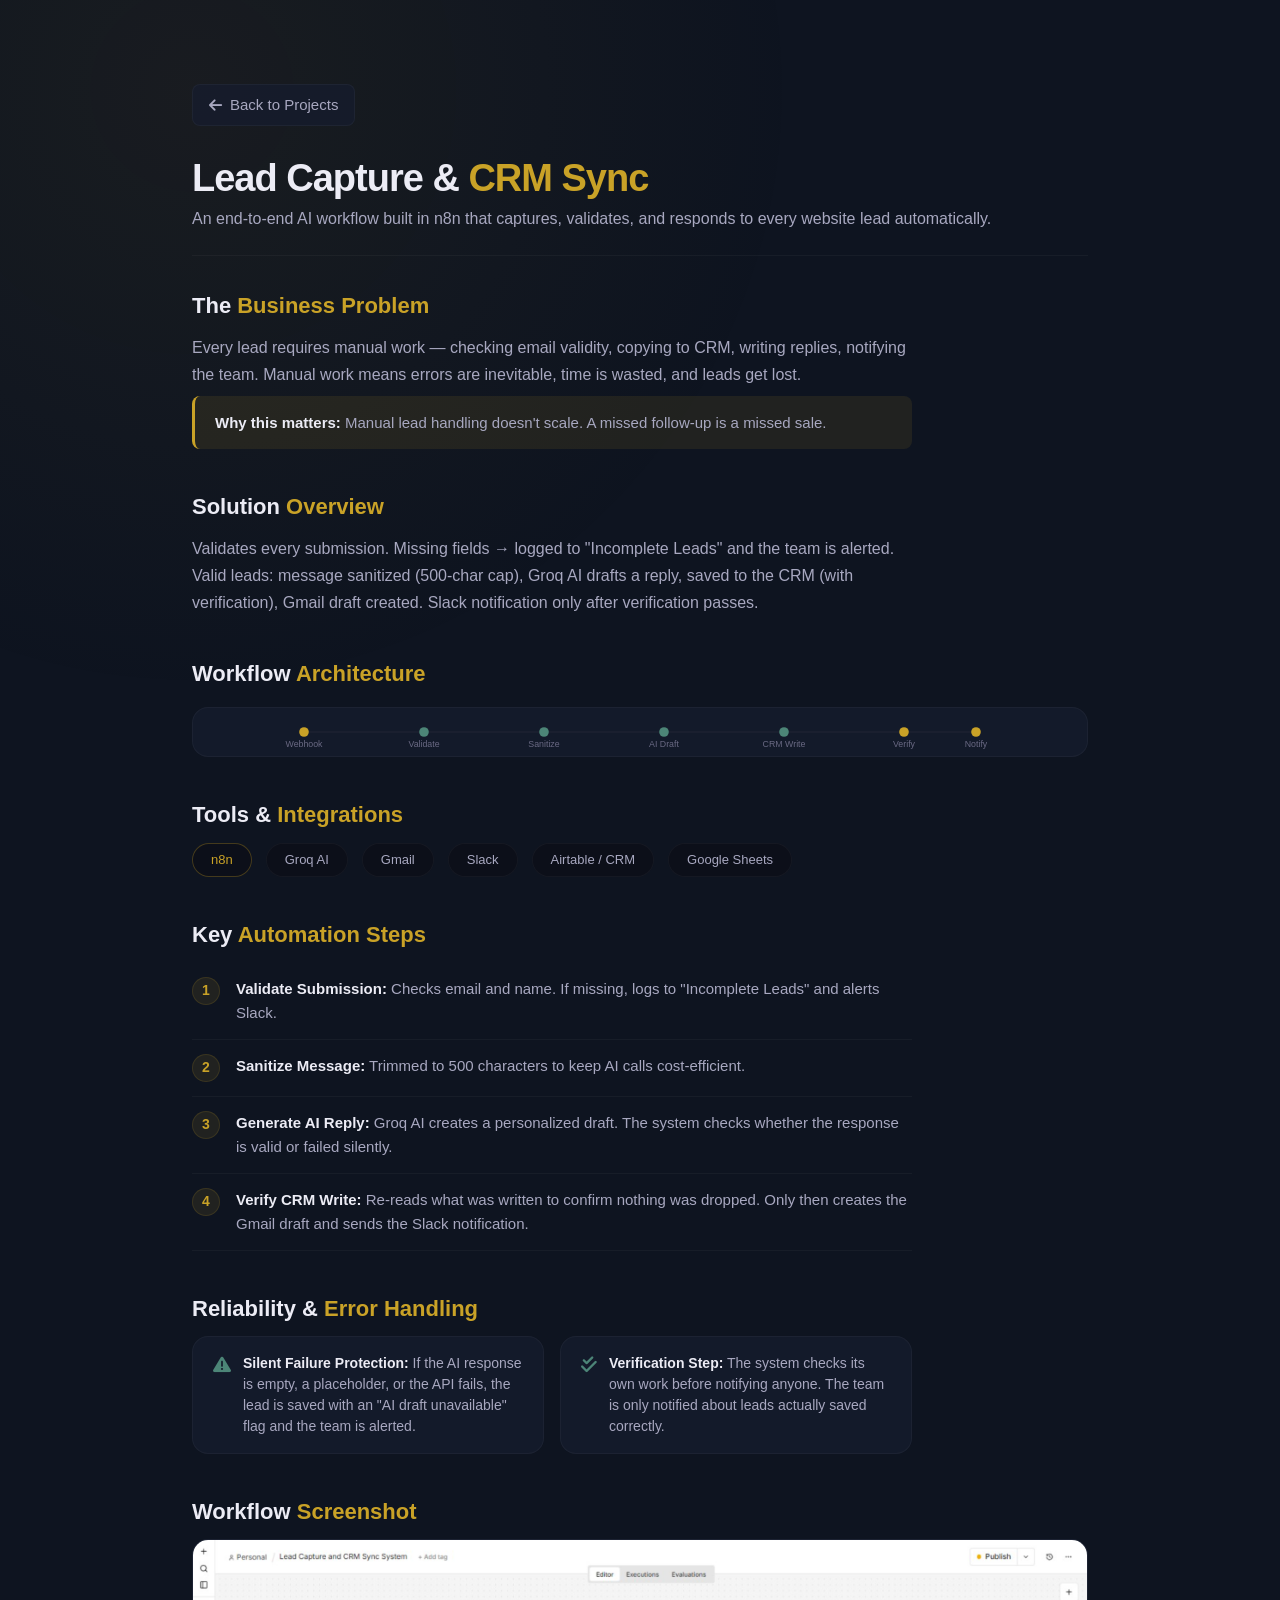
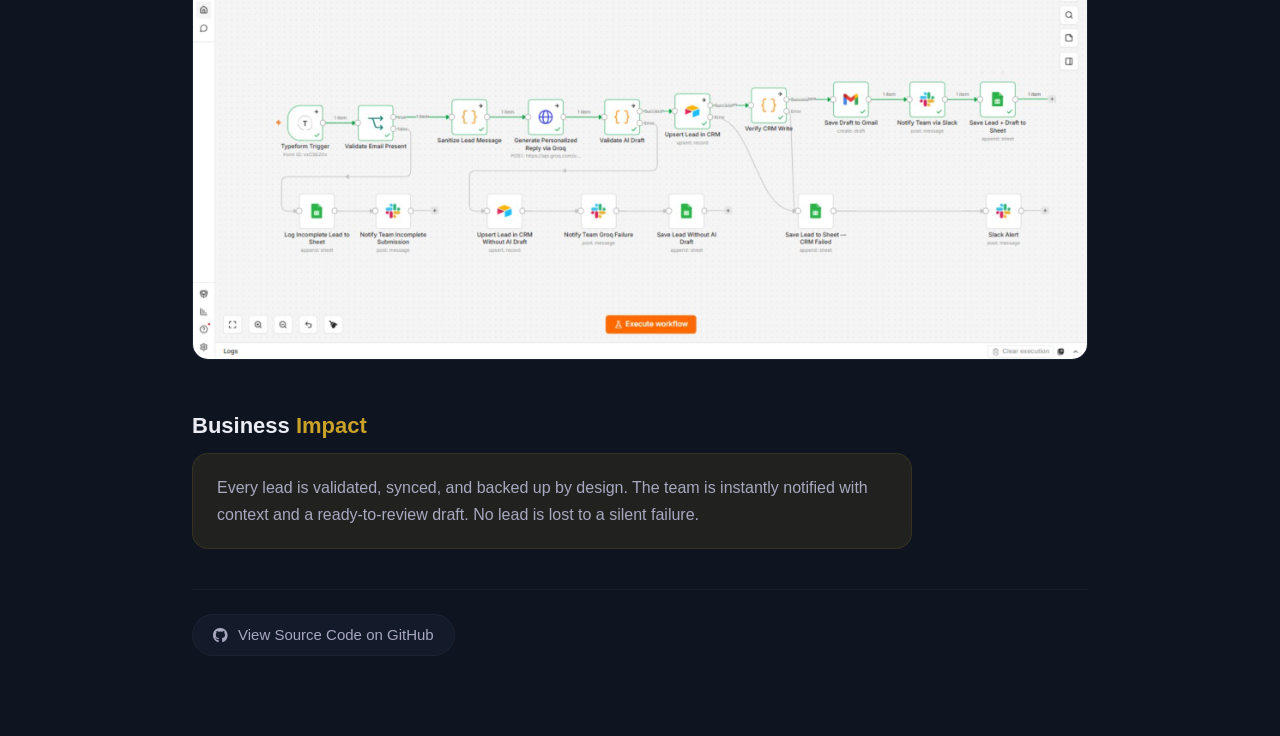
==== case-studies/lead-capture.html @ 542023c8 "Add files via upload" ====
<!DOCTYPE html>
<html lang="en">
<head>
    <meta charset="UTF-8" />
    <meta name="viewport" content="width=device-width, initial-scale=1.0" />
    <title>Lead Capture & CRM Sync · Case Study</title>
    <link rel="icon" href="data:image/svg+xml,<svg xmlns='http://www.w3.org/2000/svg' viewBox='0 0 100 100'><text y='.9em' font-size='90'>⚙️</text></svg>" />
    <link rel="stylesheet" href="https://cdnjs.cloudflare.com/ajax/libs/font-awesome/6.0.0-beta3/css/all.min.css" />
    <link rel="stylesheet" href="../style.css" />
</head>
<body>
    <main class="main" style="max-width:960px; padding-top:20px;">
        <div class="case-study-page">
            <a href="../index.html#projects" class="case-back"><i class="fas fa-arrow-left"></i> Back to Projects</a>

            <h1 class="case-title">Lead Capture &amp; <span>CRM Sync</span></h1>
            <p class="case-subtitle">An end-to-end AI workflow built in n8n that captures, validates, and responds to every website lead automatically.</p>

            <div class="case-block">
                <h3>The <span class="accent">Business Problem</span></h3>
                <p>Every lead requires manual work — checking email validity, copying to CRM, writing replies, notifying the team. Manual work means errors are inevitable, time is wasted, and leads get lost.</p>
                <div class="matters"><p><strong>Why this matters:</strong> Manual lead handling doesn't scale. A missed follow-up is a missed sale.</p></div>
            </div>

            <div class="case-block">
                <h3>Solution <span class="accent">Overview</span></h3>
                <p>Validates every submission. Missing fields → logged to "Incomplete Leads" and the team is alerted. Valid leads: message sanitized (500-char cap), Groq AI drafts a reply, saved to the CRM (with verification), Gmail draft created. Slack notification only after verification passes.</p>
            </div>

            <div class="case-block">
                <h3>Workflow <span class="accent">Architecture</span></h3>
                <svg class="case-flow" viewBox="0 0 900 50" width="100%" height="50">
                    <line x1="30" y1="25" x2="870" y2="25" stroke="var(--border-subtle)" stroke-width="2"/>
                    <circle cx="30" cy="25" r="6" fill="var(--accent-gold)"/><circle cx="180" cy="25" r="6" fill="var(--accent-teal)"/>
                    <circle cx="330" cy="25" r="6" fill="var(--accent-teal)"/><circle cx="480" cy="25" r="6" fill="var(--accent-teal)"/>
                    <circle cx="630" cy="25" r="6" fill="var(--accent-teal)"/><circle cx="780" cy="25" r="6" fill="var(--accent-gold)"/>
                    <circle cx="870" cy="25" r="6" fill="var(--accent-gold)"/>
                    <text x="30" y="44" font-size="11" fill="var(--text-muted)" text-anchor="middle">Webhook</text>
                    <text x="180" y="44" font-size="11" fill="var(--text-muted)" text-anchor="middle">Validate</text>
                    <text x="330" y="44" font-size="11" fill="var(--text-muted)" text-anchor="middle">Sanitize</text>
                    <text x="480" y="44" font-size="11" fill="var(--text-muted)" text-anchor="middle">AI Draft</text>
                    <text x="630" y="44" font-size="11" fill="var(--text-muted)" text-anchor="middle">CRM Write</text>
                    <text x="780" y="44" font-size="11" fill="var(--text-muted)" text-anchor="middle">Verify</text>
                    <text x="870" y="44" font-size="11" fill="var(--text-muted)" text-anchor="middle">Notify</text>
                </svg>
            </div>

            <div class="case-block">
                <h3>Tools &amp; <span class="accent">Integrations</span></h3>
                <div class="case-tools">
                    <span class="highlight-tool">n8n</span><span>Groq AI</span><span>Gmail</span>
                    <span>Slack</span><span>Airtable / CRM</span><span>Google Sheets</span>
                </div>
            </div>

            <div class="case-block">
                <h3>Key <span class="accent">Automation Steps</span></h3>
                <ul class="case-steps">
                    <li><span class="num">1</span><span class="step-text"><strong>Validate Submission:</strong> Checks email and name. If missing, logs to "Incomplete Leads" and alerts Slack.</span></li>
                    <li><span class="num">2</span><span class="step-text"><strong>Sanitize Message:</strong> Trimmed to 500 characters to keep AI calls cost-efficient.</span></li>
                    <li><span class="num">3</span><span class="step-text"><strong>Generate AI Reply:</strong> Groq AI creates a personalized draft. The system checks whether the response is valid or failed silently.</span></li>
                    <li><span class="num">4</span><span class="step-text"><strong>Verify CRM Write:</strong> Re-reads what was written to confirm nothing was dropped. Only then creates the Gmail draft and sends the Slack notification.</span></li>
                </ul>
            </div>

            <div class="case-block">
                <h3>Reliability &amp; <span class="accent">Error Handling</span></h3>
                <div class="case-error-grid">
                    <div class="case-error-item"><i class="fas fa-exclamation-triangle"></i><div class="text"><strong>Silent Failure Protection:</strong> If the AI response is empty, a placeholder, or the API fails, the lead is saved with an "AI draft unavailable" flag and the team is alerted.</div></div>
                    <div class="case-error-item"><i class="fas fa-check-double"></i><div class="text"><strong>Verification Step:</strong> The system checks its own work before notifying anyone. The team is only notified about leads actually saved correctly.</div></div>
                </div>
            </div>

            <div class="case-block">
                <h3>Workflow <span class="accent">Screenshot</span></h3>
                <img src="../assets/lead-capture.png" alt="Lead Capture n8n Workflow" style="width:100%; border-radius:var(--radius); border:1px solid var(--border-subtle); background: var(--bg-card);" />
            </div>

            <div class="case-block">
                <h3>Business <span class="accent">Impact</span></h3>
                <div class="case-impact"><p>Every lead is validated, synced, and backed up by design. The team is instantly notified with context and a ready-to-review draft. No lead is lost to a silent failure.</p></div>
            </div>

            <div class="case-github-footer">
                <a href="https://github.com/ihussainisami/lead-capture-and-crm-syn" target="_blank"><i class="fab fa-github"></i> View Source Code on GitHub</a>
            </div>
        </div>
    </main>
</body>
</html>
---- style.css ----
:root {
    --bg-primary: #0E1420;
    --bg-secondary: #161D2E;
    --bg-card: rgba(22, 29, 46, 0.75);
    --bg-card-hover: rgba(30, 38, 58, 0.9);
    --text-primary: #ececf5;
    --text-secondary: #a8a8c0;
    --text-muted: #6a6a84;
    --accent-gold: #C9A227;
    --accent-teal: #4C8577;
    --accent-dim: rgba(201, 162, 39, 0.10);
    --border-subtle: rgba(255, 255, 255, 0.04);
    --radius: 16px;
    --transition: 0.3s cubic-bezier(0.25, 0.46, 0.45, 0.94);
    --font-sans: 'Inter', -apple-system, BlinkMacSystemFont, 'Segoe UI', Roboto, sans-serif;
    --nav-height: 64px;
}
* { margin: 0; padding: 0; box-sizing: border-box; }
html { scroll-behavior: smooth; }
body {
    font-family: var(--font-sans);
    background: var(--bg-primary);
    color: var(--text-primary);
    line-height: 1.6;
    min-height: 100vh;
    position: relative;
    overflow-x: hidden;
    padding-top: var(--nav-height);
}
body::before {
    content: '';
    position: fixed;
    inset: 0;
    z-index: 0;
    background: radial-gradient(circle at 15% 10%, rgba(201, 162, 39, 0.06) 0%, transparent 45%);
    pointer-events: none;
}
::-webkit-scrollbar { width: 4px; }
::-webkit-scrollbar-track { background: var(--bg-primary); }
::-webkit-scrollbar-thumb { background: var(--accent-gold); border-radius: 12px; }

.navbar {
    position: fixed; top: 0; left: 0; right: 0; height: var(--nav-height);
    background: rgba(14, 20, 32, 0.85);
    backdrop-filter: blur(14px); -webkit-backdrop-filter: blur(14px);
    border-bottom: 1px solid var(--border-subtle);
    display: flex; align-items: center; justify-content: space-between;
    padding: 0 40px; z-index: 100;
}
.nav-availability {
    display: flex; align-items: center; gap: 8px; font-size: 14px; font-weight: 500;
    color: var(--text-secondary); background: rgba(201, 162, 39, 0.08);
    padding: 4px 16px; border-radius: 30px; border: 1px solid rgba(201, 162, 39, 0.12);
}
.nav-availability .dot { width: 6px; height: 6px; border-radius: 50%; background: #3ddc84; display: inline-block; }
.nav-links { display: flex; align-items: center; gap: 8px; }
.nav-links a {
    padding: 8px 16px; border-radius: 8px; font-size: 14px; font-weight: 500;
    color: var(--text-secondary); transition: var(--transition); text-decoration: none; cursor: pointer;
}
.nav-links a:hover, .nav-links a.active { background: var(--accent-dim); color: var(--text-primary); }
.nav-links a.active { color: var(--accent-gold); }
.nav-links .cta-link {
    background: rgba(201, 162, 39, 0.12); border: 1px solid rgba(201, 162, 39, 0.25);
    color: var(--accent-gold); padding: 8px 20px; border-radius: 30px; font-weight: 600;
}
.nav-links .cta-link:hover { background: var(--accent-gold); color: #0b0b0e; border-color: var(--accent-gold); }
.hamburger {
    display: none; flex-direction: column; gap: 4px; background: none; border: none;
    cursor: pointer; padding: 4px; color: var(--text-primary);
}
.hamburger span { display: block; width: 24px; height: 2px; background: var(--text-secondary); border-radius: 2px; transition: var(--transition); }
.hamburger:hover span { background: var(--text-primary); }
.nav-overlay {
    display: none; position: fixed; top: var(--nav-height); left: 0; right: 0;
    background: rgba(14, 20, 32, 0.95); backdrop-filter: blur(12px);
    padding: 20px 24px; flex-direction: column; gap: 8px; z-index: 99;
    border-bottom: 1px solid var(--border-subtle);
}
.nav-overlay.open { display: flex; }
.nav-overlay a {
    padding: 12px 16px; border-radius: 8px; font-size: 16px; font-weight: 500;
    color: var(--text-secondary); text-decoration: none; transition: var(--transition); cursor: pointer;
}
.nav-overlay a:hover, .nav-overlay a.active { background: var(--accent-dim); color: var(--text-primary); }
.nav-overlay a.active { color: var(--accent-gold); }
.nav-overlay .cta-link {
    color: var(--accent-gold); border: 1px solid rgba(201, 162, 39, 0.2);
    border-radius: 30px; text-align: center; margin-top: 4px;
}
.nav-overlay .cta-link:hover { background: var(--accent-gold); color: #0b0b0e; }

.main { position: relative; z-index: 1; max-width: 960px; margin: 0 auto; padding: 40px 32px 80px; }
section { margin-bottom: 80px; scroll-margin-top: calc(var(--nav-height) + 24px); }
.section-label {
    font-size: 12px; font-weight: 600; letter-spacing: 2px; text-transform: uppercase;
    color: var(--accent-teal); margin-bottom: 10px;
}
.section-title { font-size: 32px; font-weight: 700; letter-spacing: -0.5px; margin-bottom: 24px; line-height: 1.2; }
.section-title span { color: var(--accent-gold); }

.hero { padding-top: 12px; text-align: center; }
.hero h1 { font-size: 52px; font-weight: 800; letter-spacing: -1.5px; line-height: 1.05; margin-bottom: 6px; }
.hero h1 .highlight { color: var(--accent-gold); }
.hero-sub { font-size: 20px; font-weight: 400; color: var(--text-secondary); margin-bottom: 8px; }
.hero-sub strong { color: var(--text-primary); font-weight: 600; }
.hero-tagline { font-size: 18px; color: var(--text-secondary); max-width: 680px; margin: 0 auto 18px; line-height: 1.5; }
.typewriter-container { font-size: 20px; color: var(--accent-teal); font-weight: 700; min-height: 2.4em; margin-bottom: 28px; }
.typewriter-container .cursor { display: inline-block; width: 3px; background: var(--accent-teal); margin-left: 4px; animation: blink 0.8s step-end infinite; }
@keyframes blink { 50% { opacity: 0; } }
@media (prefers-reduced-motion: reduce) { .typewriter-container .cursor { animation: none; } }
.hero-cta { margin-top: 8px; margin-bottom: 28px; }
.hero-meta {
    margin-top: 32px; display: flex; flex-wrap: wrap; justify-content: center;
    gap: 24px 40px; padding-top: 24px; border-top: 1px solid var(--border-subtle);
}
.hero-meta-item { display: flex; align-items: center; gap: 10px; font-size: 14px; color: var(--text-secondary); }
.hero-meta-item i { color: var(--accent-gold); font-size: 18px; width: 24px; }
.hero-meta-item strong { color: var(--text-primary); font-weight: 600; }

.about-grid { display: grid; grid-template-columns: 1fr 1fr; gap: 40px; align-items: start; }
.about-text p { color: var(--text-secondary); font-size: 16px; margin-bottom: 18px; max-width: 540px; }
.about-text p strong { color: var(--text-primary); }
.trust-strip { display: flex; flex-wrap: wrap; gap: 10px 16px; margin-top: 16px; padding-top: 16px; border-top: 1px solid var(--border-subtle); }
.trust-strip span {
    font-size: 12px; font-weight: 500; color: var(--text-secondary); background: rgba(10, 10, 18, 0.5);
    padding: 4px 14px; border-radius: 30px; border: 1px solid var(--border-subtle);
}

.skills-grid { display: grid; grid-template-columns: repeat(auto-fit, minmax(200px, 1fr)); gap: 16px; margin-top: 10px; }
.skill-card {
    background: var(--bg-card); backdrop-filter: blur(8px); border: 1px solid var(--border-subtle);
    border-radius: var(--radius); padding: 20px 22px; transition: var(--transition);
}
.skill-card:hover { background: var(--bg-card-hover); border-color: var(--accent-gold); transform: translateY(-3px); }
.skill-card .icon { font-size: 24px; color: var(--accent-gold); margin-bottom: 8px; }
.skill-card h4 { font-size: 16px; font-weight: 600; margin-bottom: 4px; }
.skill-card p { font-size: 13px; color: var(--text-secondary); line-height: 1.5; }
.tech-tags {
    margin-top: 28px; display: flex; flex-wrap: wrap; justify-content: center; gap: 10px 14px;
    padding: 20px 24px; background: var(--bg-card); backdrop-filter: blur(8px);
    border: 1px solid var(--border-subtle); border-radius: var(--radius);
}
.tech-tags span {
    font-size: 13px; font-weight: 500; color: var(--text-secondary); background: rgba(10, 10, 18, 0.5);
    padding: 6px 16px; border-radius: 30px; border: 1px solid var(--border-subtle); transition: var(--transition);
}
.tech-tags span:hover { border-color: var(--accent-gold); color: var(--text-primary); background: var(--accent-dim); }
.tech-tags .tag-highlight { color: var(--accent-gold); border-color: rgba(201, 162, 39, 0.3); }

.projects-grid { display: grid; grid-template-columns: repeat(auto-fit, minmax(280px, 1fr)); gap: 28px; margin-top: 10px; }
.project-card {
    background: var(--bg-card); backdrop-filter: blur(8px); border: 1px solid var(--border-subtle);
    border-radius: var(--radius); padding: 28px 26px; transition: var(--transition);
    position: relative; overflow: hidden; display: flex; flex-direction: column;
}
.project-card::before {
    content: ''; position: absolute; top: 0; left: 0; width: 4px; height: 0;
    background: var(--accent-gold); transition: height 0.4s ease;
}
.project-card:hover::before { height: 100%; }
.project-card:hover { background: var(--bg-card-hover); border-color: var(--accent-gold); transform: translateY(-6px); }
.project-card .project-icon { font-size: 28px; color: var(--accent-gold); margin-bottom: 12px; }
.project-card h4 { font-size: 19px; font-weight: 600; margin-bottom: 6px; }
.mini-flow { margin: 10px 0 12px 0; width: 100%; max-width: 100%; height: 44px; display: block; }
.problem-label { font-size: 11px; font-weight: 600; letter-spacing: 1.5px; text-transform: uppercase; color: var(--accent-teal); margin-bottom: 4px; }
.impact-label { font-size: 11px; font-weight: 600; letter-spacing: 1.5px; text-transform: uppercase; color: var(--accent-gold); margin-bottom: 4px; margin-top: 10px; }
.project-card p { font-size: 14px; color: var(--text-secondary); line-height: 1.6; margin-bottom: 6px; }
.project-card .impact-text {
    font-size: 14px; color: var(--text-secondary); line-height: 1.6;
    border-top: 1px solid var(--border-subtle); padding-top: 10px; margin-top: 4px;
}
.ideal-for { margin-top: 14px; padding-top: 10px; border-top: 1px solid var(--border-subtle); }
.ideal-for .label { font-size: 11px; font-weight: 600; letter-spacing: 1px; text-transform: uppercase; color: var(--text-muted); margin-right: 8px; }
.ideal-for .pill {
    display: inline-block; font-size: 12px; font-weight: 500; color: var(--text-secondary);
    background: rgba(10, 10, 18, 0.5); padding: 2px 12px; border-radius: 30px;
    border: 1px solid var(--border-subtle); margin-right: 6px; margin-bottom: 4px;
}
.project-actions {
    display: flex; flex-wrap: wrap; gap: 12px 20px; margin-top: 18px; padding-top: 16px;
    border-top: 1px solid var(--border-subtle); align-items: center;
}
.project-actions .case-link {
    display: inline-flex; align-items: center; gap: 8px; background: var(--accent-gold);
    color: #0b0b0e; padding: 10px 24px; border-radius: 30px; font-weight: 600; font-size: 14px;
    transition: var(--transition); border: none; cursor: pointer; text-decoration: none;
}
.project-actions .case-link:hover { background: #b89220; transform: translateY(-2px); box-shadow: 0 8px 24px rgba(201, 162, 39, 0.2); }
.project-actions .repo-link {
    display: inline-flex; align-items: center; gap: 6px; font-size: 14px; font-weight: 500;
    color: var(--text-secondary); transition: var(--transition); text-decoration: none;
}
.project-actions .repo-link:hover { color: var(--text-primary); }
.projects-closing { text-align: center; margin-top: 40px; }
.projects-closing p { color: var(--text-secondary); font-size: 15px; }

.cert-main {
    background: var(--bg-card); backdrop-filter: blur(8px); border: 1px solid var(--border-subtle);
    border-radius: var(--radius); padding: 28px 30px; transition: var(--transition);
    max-width: 720px; margin: 0 auto;
}
.cert-main:hover { border-color: var(--accent-gold); background: var(--bg-card-hover); }
.cert-main .header { display: flex; align-items: center; gap: 14px; margin-bottom: 4px; }
.cert-main .header i { font-size: 32px; color: var(--accent-gold); }
.cert-main .header h4 { font-size: 22px; font-weight: 700; }
.cert-main .issuer { font-size: 15px; color: var(--accent-teal); font-weight: 500; }
.cert-main .date { font-size: 14px; color: var(--text-muted); margin-bottom: 8px; }
.cert-main p { color: var(--text-secondary); font-size: 15px; line-height: 1.6; }
.cert-main .topics { display: flex; flex-wrap: wrap; gap: 6px 12px; margin-top: 12px; }
.cert-main .topics span {
    font-size: 13px; background: var(--bg-primary); padding: 4px 14px; border-radius: 30px;
    border: 1px solid var(--border-subtle); color: var(--text-secondary);
}

.case-study-page { max-width: 900px; margin: 0 auto; }
.case-back {
    display: inline-flex; align-items: center; gap: 8px; color: var(--text-secondary);
    font-size: 15px; font-weight: 500; cursor: pointer; transition: var(--transition);
    margin-bottom: 32px; padding: 8px 16px; border-radius: 8px; background: var(--bg-card);
    border: 1px solid var(--border-subtle); text-decoration: none;
}
.case-back:hover { color: var(--text-primary); border-color: var(--accent-gold); background: var(--bg-card-hover); }
.case-title { font-size: 38px; font-weight: 800; letter-spacing: -1px; line-height: 1.1; margin-bottom: 6px; }
.case-title span { color: var(--accent-gold); }
.case-subtitle {
    font-size: 16px; color: var(--text-secondary); margin-bottom: 32px;
    padding-bottom: 24px; border-bottom: 1px solid var(--border-subtle);
}
.case-block { margin-bottom: 40px; }
.case-block h3 { font-size: 22px; font-weight: 700; margin-bottom: 10px; color: var(--text-primary); }
.case-block h3 .accent { color: var(--accent-gold); }
.case-block p { color: var(--text-secondary); font-size: 16px; line-height: 1.7; max-width: 720px; }
.case-block .matters {
    background: var(--accent-dim); border-left: 3px solid var(--accent-gold); padding: 14px 20px;
    border-radius: 8px; margin-top: 8px; max-width: 720px;
}
.case-block .matters p { color: var(--text-secondary); font-size: 15px; }
.case-block .matters strong { color: var(--text-primary); }
.case-flow {
    margin: 16px 0 8px 0; width: 100%; max-width: 100%; height: 50px; display: block;
    background: var(--bg-card); border-radius: var(--radius); padding: 4px 0; border: 1px solid var(--border-subtle);
}
.case-tools { display: flex; flex-wrap: wrap; gap: 8px 14px; margin-top: 8px; }
.case-tools span {
    font-size: 13px; font-weight: 500; color: var(--text-secondary); background: rgba(10, 10, 18, 0.5);
    padding: 6px 18px; border-radius: 30px; border: 1px solid var(--border-subtle);
}
.case-tools .highlight-tool { color: var(--accent-gold); border-color: rgba(201, 162, 39, 0.3); }
.case-steps { list-style: none; padding: 0; max-width: 720px; }
.case-steps li { display: flex; gap: 16px; padding: 14px 0; border-bottom: 1px solid var(--border-subtle); align-items: flex-start; }
.case-steps li .num {
    font-size: 14px; font-weight: 700; color: var(--accent-gold); min-width: 28px;
    background: var(--accent-dim); border-radius: 50%; width: 28px; height: 28px;
    display: flex; align-items: center; justify-content: center; flex-shrink: 0;
    border: 1px solid rgba(201, 162, 39, 0.15);
}
.case-steps li .step-text { color: var(--text-secondary); font-size: 15px; line-height: 1.6; }
.case-steps li .step-text strong { color: var(--text-primary); }
.case-error-grid { display: grid; grid-template-columns: 1fr 1fr; gap: 16px; max-width: 720px; margin-top: 8px; }
.case-error-item {
    background: var(--bg-card); border: 1px solid var(--border-subtle); border-radius: var(--radius);
    padding: 16px 20px; display: flex; align-items: flex-start; gap: 12px;
}
.case-error-item i { color: var(--accent-teal); font-size: 18px; margin-top: 2px; }
.case-error-item .text { font-size: 14px; color: var(--text-secondary); line-height: 1.5; }
.case-error-item .text strong { color: var(--text-primary); }
.case-impact {
    background: var(--accent-dim); border: 1px solid rgba(201, 162, 39, 0.12); border-radius: var(--radius);
    padding: 20px 24px; max-width: 720px;
}
.case-impact p { color: var(--text-secondary); font-size: 16px; line-height: 1.7; margin-bottom: 0; }
.case-impact strong { color: var(--text-primary); }
.case-github-footer { margin-top: 32px; padding-top: 24px; border-top: 1px solid var(--border-subtle); }
.case-github-footer a {
    display: inline-flex; align-items: center; gap: 10px; color: var(--text-secondary);
    font-size: 15px; font-weight: 500; transition: var(--transition); text-decoration: none;
    padding: 8px 20px; border-radius: 30px; border: 1px solid var(--border-subtle); background: var(--bg-card);
}
.case-github-footer a:hover { color: var(--text-primary); border-color: var(--accent-gold); background: var(--bg-card-hover); }

.contact-section { max-width: 900px; margin: 0 auto; text-align: left; }
.contact-sub { color: var(--text-secondary); font-size: 17px; max-width: 520px; line-height: 1.6; margin-bottom: 28px; }
.contact-primary-btn {
    display: inline-flex; align-items: center; gap: 12px; background: var(--accent-gold);
    color: #0b0b0e; padding: 16px 44px; border-radius: 40px; font-weight: 700; font-size: 18px;
    transition: var(--transition); border: none; cursor: pointer; text-decoration: none; margin-bottom: 32px;
}
.contact-primary-btn:hover { background: #b89220; transform: translateY(-3px); box-shadow: 0 12px 30px rgba(201, 162, 39, 0.25); }
.contact-divider {
    display: flex; align-items: center; gap: 20px; max-width: 400px; margin: 0 0 32px 0;
    color: var(--text-muted); font-size: 13px; letter-spacing: 1px;
}
.contact-divider::before, .contact-divider::after { content: ''; flex: 1; height: 1px; background: var(--border-subtle); }
.contact-grid { display: grid; grid-template-columns: 1fr 1fr; gap: 16px; width: 100%; }
.contact-card {
    background: var(--bg-card); backdrop-filter: blur(8px); border: 1px solid var(--border-subtle);
    border-radius: var(--radius); padding: 20px 24px; transition: var(--transition);
    text-align: left; display: flex; align-items: center; gap: 14px;
}
.contact-card:hover { background: var(--bg-card-hover); border-color: rgba(201, 162, 39, 0.15); transform: translateY(-2px); }
.contact-card .icon {
    font-size: 20px; color: #94A3B8; width: 36px; height: 36px; display: flex; align-items: center;
    justify-content: center; flex-shrink: 0; background: rgba(148, 163, 184, 0.06); border-radius: 10px;
    border: 1px solid var(--border-subtle);
}
.contact-card .info { display: flex; flex-direction: column; gap: 1px; }
.contact-card .info .label { font-size: 12px; font-weight: 500; color: var(--text-muted); text-transform: uppercase; letter-spacing: 0.5px; }
.contact-card .info .value { font-size: 15px; font-weight: 500; color: var(--text-primary); }
.contact-card .info .value a { color: var(--text-primary); text-decoration: none; transition: var(--transition); }
.contact-card .info .value a:hover { color: var(--accent-gold); }

@media (max-width: 820px) {
    .navbar { padding: 0 20px; }
    .nav-availability { font-size: 12px; padding: 2px 12px; }
    .main { padding: 24px 20px 60px; }
    .hero h1 { font-size: 38px; }
    .hero-sub { font-size: 18px; }
    .typewriter-container { font-size: 18px; }
    .about-grid { grid-template-columns: 1fr; gap: 28px; }
    .cert-main { padding: 24px 20px; }
    .contact-section { padding: 0 4px; }
    .contact-primary-btn { width: 100%; justify-content: center; padding: 14px 24px; font-size: 16px; }
    .contact-divider { max-width: 100%; }
    .case-title { font-size: 30px; }
    .case-error-grid { grid-template-columns: 1fr; }
}
@media (max-width: 600px) {
    .nav-links { display: none; }
    .hamburger { display: flex; }
    .hero h1 { font-size: 30px; }
    .hero-meta { flex-direction: column; align-items: center; gap: 12px; }
    .projects-grid { grid-template-columns: 1fr; }
    .skills-grid { grid-template-columns: 1fr 1fr; }
    .section-title { font-size: 26px; }
    .cert-main .header { flex-wrap: wrap; }
    .mini-flow { height: 36px; }
    .mini-flow text { font-size: 7px !important; }
    .contact-sub { font-size: 15px; }
    .contact-grid { grid-template-columns: 1fr; gap: 12px; }
    .case-title { font-size: 26px; }
    .project-actions { flex-direction: column; align-items: stretch; }
    .project-actions .case-link { justify-content: center; }
    .project-actions .repo-link { justify-content: center; }
    .case-flow { height: 40px; }
    .case-flow text { font-size: 7px !important; }
}
.fade-up { opacity: 0; transform: translateY(20px); transition: opacity 0.6s ease, transform 0.6s ease; }
.fade-up.visible { opacity: 1; transform: translateY(0); }
@media (prefers-reduced-motion: reduce) { .fade-up { opacity: 1; transform: none; } }
.mailto-btn {
    display: inline-flex; align-items: center; gap: 12px; background: var(--accent-gold);
    color: #0b0b0e; padding: 14px 40px; border-radius: 40px; font-weight: 600; font-size: 16px;
    transition: var(--transition); border: none; cursor: pointer; text-decoration: none;
}
.mailto-btn:hover { background: #b89220; transform: translateY(-2px); box-shadow: 0 8px 24px rgba(201, 162, 39, 0.2); }
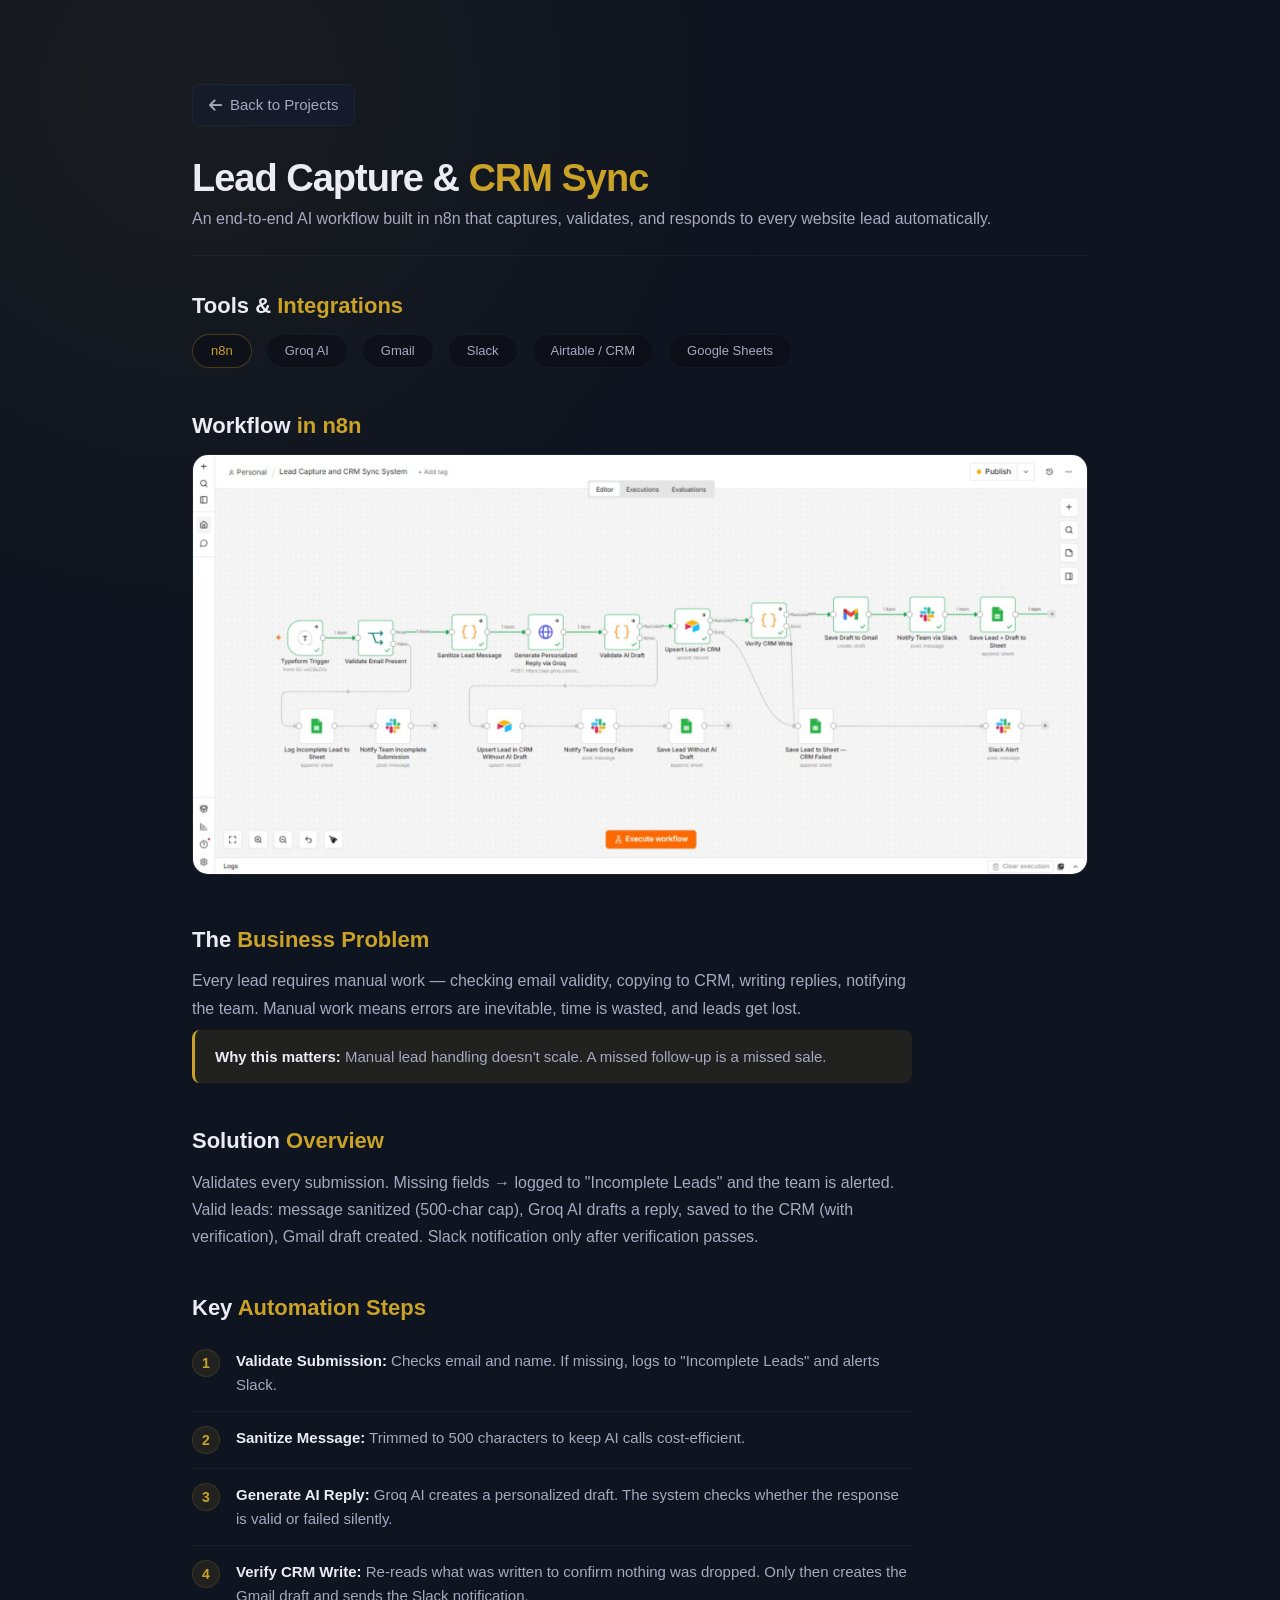
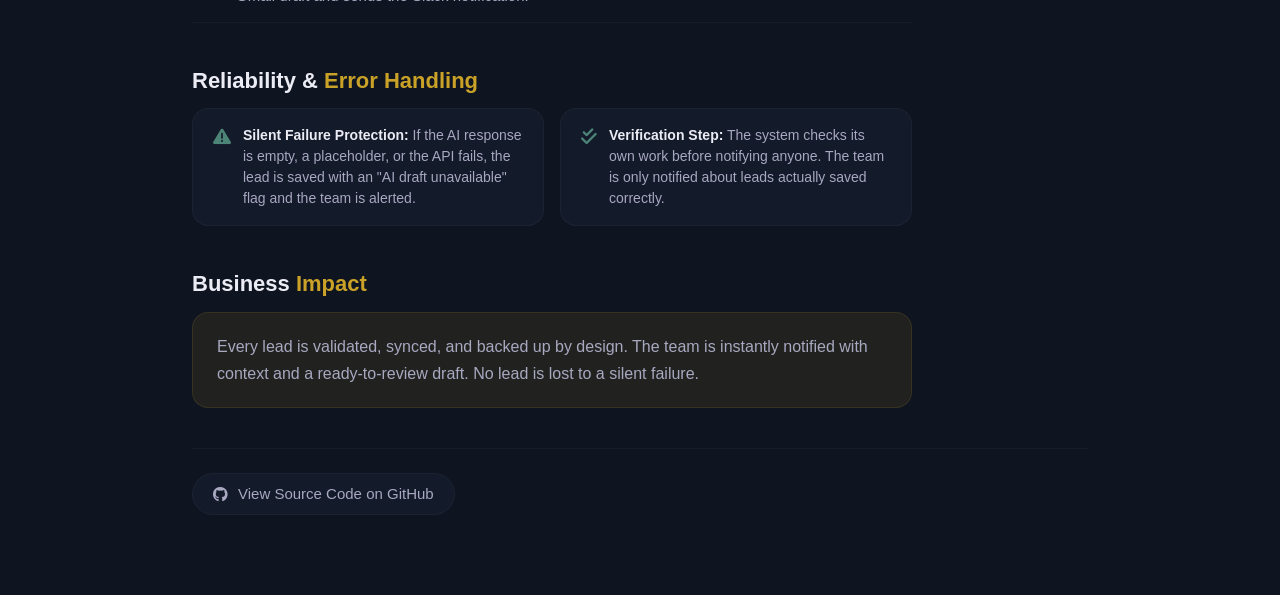
==== commit 3bb2c597: "Update lead-capture.html" ====
--- a/case-studies/lead-capture.html
+++ b/case-studies/lead-capture.html
@@ -17,6 +17,19 @@
             <p class="case-subtitle">An end-to-end AI workflow built in n8n that captures, validates, and responds to every website lead automatically.</p>
 
             <div class="case-block">
+                <h3>Tools &amp; <span class="accent">Integrations</span></h3>
+                <div class="case-tools">
+                    <span class="highlight-tool">n8n</span><span>Groq AI</span><span>Gmail</span>
+                    <span>Slack</span><span>Airtable / CRM</span><span>Google Sheets</span>
+                </div>
+            </div>
+
+            <div class="case-block">
+                <h3>Workflow <span class="accent">in n8n</span></h3>
+                <img src="../assets/lead-capture.png" alt="Lead Capture n8n Workflow" style="width:100%; border-radius:var(--radius); border:1px solid var(--border-subtle); background: var(--bg-card);" />
+            </div>
+
+            <div class="case-block">
                 <h3>The <span class="accent">Business Problem</span></h3>
                 <p>Every lead requires manual work — checking email validity, copying to CRM, writing replies, notifying the team. Manual work means errors are inevitable, time is wasted, and leads get lost.</p>
                 <div class="matters"><p><strong>Why this matters:</strong> Manual lead handling doesn't scale. A missed follow-up is a missed sale.</p></div>
@@ -25,32 +38,6 @@
             <div class="case-block">
                 <h3>Solution <span class="accent">Overview</span></h3>
                 <p>Validates every submission. Missing fields → logged to "Incomplete Leads" and the team is alerted. Valid leads: message sanitized (500-char cap), Groq AI drafts a reply, saved to the CRM (with verification), Gmail draft created. Slack notification only after verification passes.</p>
-            </div>
-
-            <div class="case-block">
-                <h3>Workflow <span class="accent">Architecture</span></h3>
-                <svg class="case-flow" viewBox="0 0 900 50" width="100%" height="50">
-                    <line x1="30" y1="25" x2="870" y2="25" stroke="var(--border-subtle)" stroke-width="2"/>
-                    <circle cx="30" cy="25" r="6" fill="var(--accent-gold)"/><circle cx="180" cy="25" r="6" fill="var(--accent-teal)"/>
-                    <circle cx="330" cy="25" r="6" fill="var(--accent-teal)"/><circle cx="480" cy="25" r="6" fill="var(--accent-teal)"/>
-                    <circle cx="630" cy="25" r="6" fill="var(--accent-teal)"/><circle cx="780" cy="25" r="6" fill="var(--accent-gold)"/>
-                    <circle cx="870" cy="25" r="6" fill="var(--accent-gold)"/>
-                    <text x="30" y="44" font-size="11" fill="var(--text-muted)" text-anchor="middle">Webhook</text>
-                    <text x="180" y="44" font-size="11" fill="var(--text-muted)" text-anchor="middle">Validate</text>
-                    <text x="330" y="44" font-size="11" fill="var(--text-muted)" text-anchor="middle">Sanitize</text>
-                    <text x="480" y="44" font-size="11" fill="var(--text-muted)" text-anchor="middle">AI Draft</text>
-                    <text x="630" y="44" font-size="11" fill="var(--text-muted)" text-anchor="middle">CRM Write</text>
-                    <text x="780" y="44" font-size="11" fill="var(--text-muted)" text-anchor="middle">Verify</text>
-                    <text x="870" y="44" font-size="11" fill="var(--text-muted)" text-anchor="middle">Notify</text>
-                </svg>
-            </div>
-
-            <div class="case-block">
-                <h3>Tools &amp; <span class="accent">Integrations</span></h3>
-                <div class="case-tools">
-                    <span class="highlight-tool">n8n</span><span>Groq AI</span><span>Gmail</span>
-                    <span>Slack</span><span>Airtable / CRM</span><span>Google Sheets</span>
-                </div>
             </div>
 
             <div class="case-block">
@@ -72,11 +59,6 @@
             </div>
 
             <div class="case-block">
-                <h3>Workflow <span class="accent">Screenshot</span></h3>
-                <img src="../assets/lead-capture.png" alt="Lead Capture n8n Workflow" style="width:100%; border-radius:var(--radius); border:1px solid var(--border-subtle); background: var(--bg-card);" />
-            </div>
-
-            <div class="case-block">
                 <h3>Business <span class="accent">Impact</span></h3>
                 <div class="case-impact"><p>Every lead is validated, synced, and backed up by design. The team is instantly notified with context and a ready-to-review draft. No lead is lost to a silent failure.</p></div>
             </div>
--- a/style.css
+++ b/style.css
@@ -42,7 +42,7 @@
 .navbar {
     position: fixed; top: 0; left: 0; right: 0; height: var(--nav-height);
     background: rgba(14, 20, 32, 0.85);
-    backdrop-filter: blur(14px); -webkit-backdrop-filter: blur(14px);
+    backdrop-filter: blur(8px); -webkit-backdrop-filter: blur(8px);
     border-bottom: 1px solid var(--border-subtle);
     display: flex; align-items: center; justify-content: space-between;
     padding: 0 40px; z-index: 100;
@@ -73,7 +73,7 @@
 .hamburger:hover span { background: var(--text-primary); }
 .nav-overlay {
     display: none; position: fixed; top: var(--nav-height); left: 0; right: 0;
-    background: rgba(14, 20, 32, 0.95); backdrop-filter: blur(12px);
+    background: rgba(14, 20, 32, 0.95); backdrop-filter: blur(8px);
     padding: 20px 24px; flex-direction: column; gap: 8px; z-index: 99;
     border-bottom: 1px solid var(--border-subtle);
 }
@@ -118,8 +118,8 @@
 .hero-meta-item i { color: var(--accent-gold); font-size: 18px; width: 24px; }
 .hero-meta-item strong { color: var(--text-primary); font-weight: 600; }
 
-.about-grid { display: grid; grid-template-columns: 1fr 1fr; gap: 40px; align-items: start; }
-.about-text p { color: var(--text-secondary); font-size: 16px; margin-bottom: 18px; max-width: 540px; }
+.about-grid { max-width: 760px; margin: 0 auto; }
+.about-text p { color: var(--text-secondary); font-size: 16px; margin-bottom: 18px; }
 .about-text p strong { color: var(--text-primary); }
 .trust-strip { display: flex; flex-wrap: wrap; gap: 10px 16px; margin-top: 16px; padding-top: 16px; border-top: 1px solid var(--border-subtle); }
 .trust-strip span {
@@ -136,23 +136,28 @@
 .skill-card .icon { font-size: 24px; color: var(--accent-gold); margin-bottom: 8px; }
 .skill-card h4 { font-size: 16px; font-weight: 600; margin-bottom: 4px; }
 .skill-card p { font-size: 13px; color: var(--text-secondary); line-height: 1.5; }
-.tech-tags {
-    margin-top: 28px; display: flex; flex-wrap: wrap; justify-content: center; gap: 10px 14px;
+.tech-tags-grouped {
+    margin-top: 28px; display: flex; flex-direction: column; gap: 18px;
     padding: 20px 24px; background: var(--bg-card); backdrop-filter: blur(8px);
     border: 1px solid var(--border-subtle); border-radius: var(--radius);
 }
-.tech-tags span {
+.tag-group-label {
+    font-size: 11px; font-weight: 600; letter-spacing: 1.5px; text-transform: uppercase;
+    color: var(--text-muted); margin-bottom: 8px;
+}
+.tag-group-list { display: flex; flex-wrap: wrap; gap: 10px 14px; }
+.tag-group-list span {
     font-size: 13px; font-weight: 500; color: var(--text-secondary); background: rgba(10, 10, 18, 0.5);
     padding: 6px 16px; border-radius: 30px; border: 1px solid var(--border-subtle); transition: var(--transition);
 }
-.tech-tags span:hover { border-color: var(--accent-gold); color: var(--text-primary); background: var(--accent-dim); }
-.tech-tags .tag-highlight { color: var(--accent-gold); border-color: rgba(201, 162, 39, 0.3); }
-
-.projects-grid { display: grid; grid-template-columns: repeat(auto-fit, minmax(280px, 1fr)); gap: 28px; margin-top: 10px; }
+.tag-group-list span:hover { border-color: var(--accent-gold); color: var(--text-primary); background: var(--accent-dim); }
+.tag-group-list .tag-highlight { color: var(--accent-gold); border-color: rgba(201, 162, 39, 0.3); }
+
+.projects-grid { display: grid; grid-template-columns: repeat(auto-fit, minmax(280px, 1fr)); gap: 28px; margin-top: 10px; align-items: stretch; }
 .project-card {
     background: var(--bg-card); backdrop-filter: blur(8px); border: 1px solid var(--border-subtle);
-    border-radius: var(--radius); padding: 28px 26px; transition: var(--transition);
-    position: relative; overflow: hidden; display: flex; flex-direction: column;
+    border-radius: var(--radius); padding: 22px 22px; transition: var(--transition);
+    position: relative; overflow: hidden; display: flex; flex-direction: column; height: 100%;
 }
 .project-card::before {
     content: ''; position: absolute; top: 0; left: 0; width: 4px; height: 0;
@@ -160,25 +165,38 @@
 }
 .project-card:hover::before { height: 100%; }
 .project-card:hover { background: var(--bg-card-hover); border-color: var(--accent-gold); transform: translateY(-6px); }
-.project-card .project-icon { font-size: 28px; color: var(--accent-gold); margin-bottom: 12px; }
-.project-card h4 { font-size: 19px; font-weight: 600; margin-bottom: 6px; }
-.mini-flow { margin: 10px 0 12px 0; width: 100%; max-width: 100%; height: 44px; display: block; }
+.project-card .project-icon { font-size: 22px; color: var(--accent-gold); margin-bottom: 8px; }
+.project-card h4 { font-size: 18px; font-weight: 600; margin-bottom: 10px; line-height: 1.3; }
+
+/* Compact one-line flow strip replaces the old tall SVG diagram */
+.mini-flow-text {
+    display: flex; flex-wrap: wrap; align-items: center; gap: 4px 6px;
+    margin: 0 0 14px 0; font-size: 10.5px; font-weight: 600; letter-spacing: 0.4px;
+    text-transform: uppercase; color: var(--text-muted);
+}
+.mini-flow-text span:first-child, .mini-flow-text span:last-child { color: var(--accent-gold); }
+.mini-flow-text i { font-size: 7px; color: var(--border-subtle); }
+
 .problem-label { font-size: 11px; font-weight: 600; letter-spacing: 1.5px; text-transform: uppercase; color: var(--accent-teal); margin-bottom: 4px; }
-.impact-label { font-size: 11px; font-weight: 600; letter-spacing: 1.5px; text-transform: uppercase; color: var(--accent-gold); margin-bottom: 4px; margin-top: 10px; }
-.project-card p { font-size: 14px; color: var(--text-secondary); line-height: 1.6; margin-bottom: 6px; }
+.impact-label { font-size: 11px; font-weight: 600; letter-spacing: 1.5px; text-transform: uppercase; color: var(--accent-gold); margin-bottom: 4px; margin-top: 8px; }
+.project-card p {
+    font-size: 14px; color: var(--text-secondary); line-height: 1.6; margin-bottom: 6px;
+    display: -webkit-box; -webkit-line-clamp: 2; -webkit-box-orient: vertical; overflow: hidden;
+}
 .project-card .impact-text {
     font-size: 14px; color: var(--text-secondary); line-height: 1.6;
     border-top: 1px solid var(--border-subtle); padding-top: 10px; margin-top: 4px;
-}
-.ideal-for { margin-top: 14px; padding-top: 10px; border-top: 1px solid var(--border-subtle); }
+    display: -webkit-box; -webkit-line-clamp: 2; -webkit-box-orient: vertical; overflow: hidden;
+}
+.ideal-for { margin-top: 10px; padding-top: 8px; border-top: 1px solid var(--border-subtle); }
 .ideal-for .label { font-size: 11px; font-weight: 600; letter-spacing: 1px; text-transform: uppercase; color: var(--text-muted); margin-right: 8px; }
 .ideal-for .pill {
-    display: inline-block; font-size: 12px; font-weight: 500; color: var(--text-secondary);
-    background: rgba(10, 10, 18, 0.5); padding: 2px 12px; border-radius: 30px;
-    border: 1px solid var(--border-subtle); margin-right: 6px; margin-bottom: 4px;
+    display: inline-block; font-size: 11.5px; font-weight: 500; color: var(--text-secondary);
+    background: rgba(10, 10, 18, 0.5); padding: 2px 10px; border-radius: 30px;
+    border: 1px solid var(--border-subtle); margin-right: 5px; margin-bottom: 4px;
 }
 .project-actions {
-    display: flex; flex-wrap: wrap; gap: 12px 20px; margin-top: 18px; padding-top: 16px;
+    display: flex; flex-wrap: wrap; gap: 10px 18px; margin-top: auto; padding-top: 14px;
     border-top: 1px solid var(--border-subtle); align-items: center;
 }
 .project-actions .case-link {
@@ -317,7 +335,6 @@
     .hero h1 { font-size: 38px; }
     .hero-sub { font-size: 18px; }
     .typewriter-container { font-size: 18px; }
-    .about-grid { grid-template-columns: 1fr; gap: 28px; }
     .cert-main { padding: 24px 20px; }
     .contact-section { padding: 0 4px; }
     .contact-primary-btn { width: 100%; justify-content: center; padding: 14px 24px; font-size: 16px; }
@@ -334,8 +351,7 @@
     .skills-grid { grid-template-columns: 1fr 1fr; }
     .section-title { font-size: 26px; }
     .cert-main .header { flex-wrap: wrap; }
-    .mini-flow { height: 36px; }
-    .mini-flow text { font-size: 7px !important; }
+    .mini-flow-text { font-size: 9.5px; }
     .contact-sub { font-size: 15px; }
     .contact-grid { grid-template-columns: 1fr; gap: 12px; }
     .case-title { font-size: 26px; }
@@ -345,7 +361,7 @@
     .case-flow { height: 40px; }
     .case-flow text { font-size: 7px !important; }
 }
-.fade-up { opacity: 0; transform: translateY(20px); transition: opacity 0.6s ease, transform 0.6s ease; }
+.fade-up { opacity: 0; transform: translateY(14px); transition: opacity 0.35s ease, transform 0.35s ease; will-change: opacity, transform; }
 .fade-up.visible { opacity: 1; transform: translateY(0); }
 @media (prefers-reduced-motion: reduce) { .fade-up { opacity: 1; transform: none; } }
 .mailto-btn {
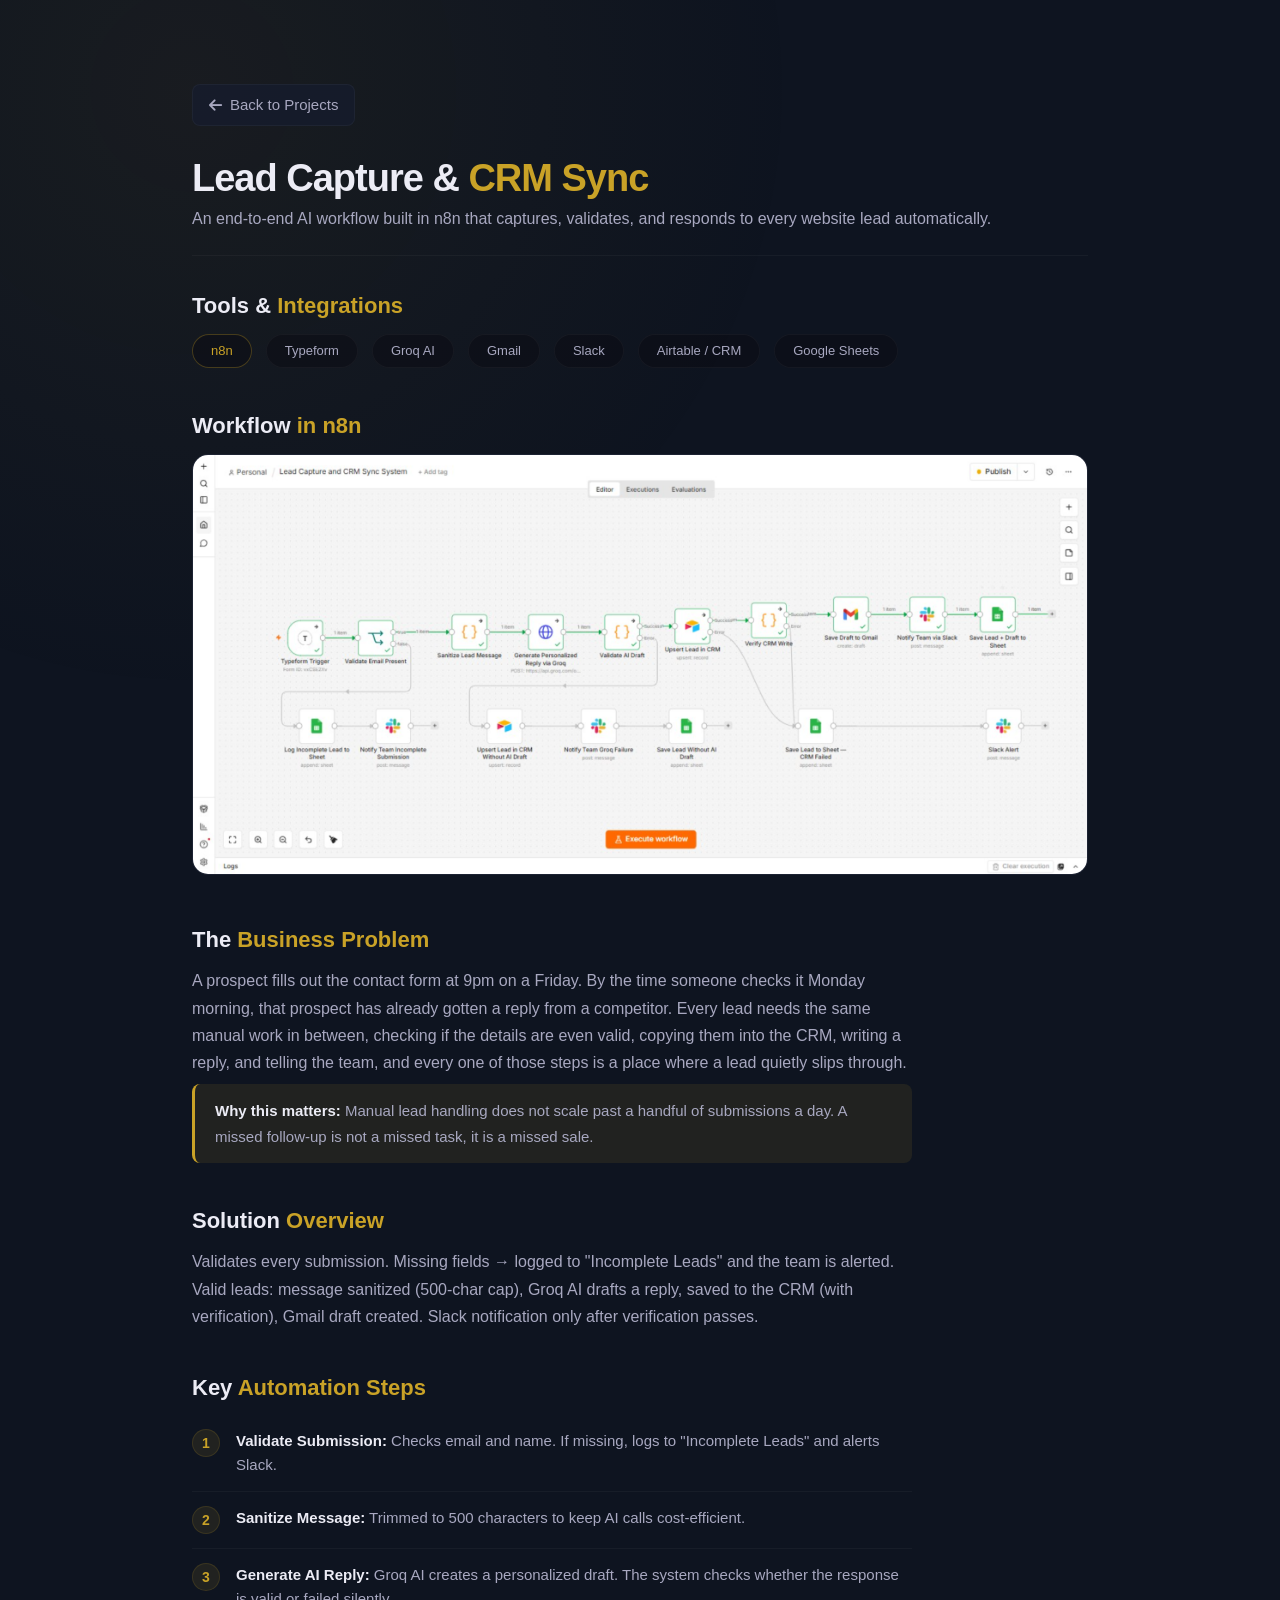
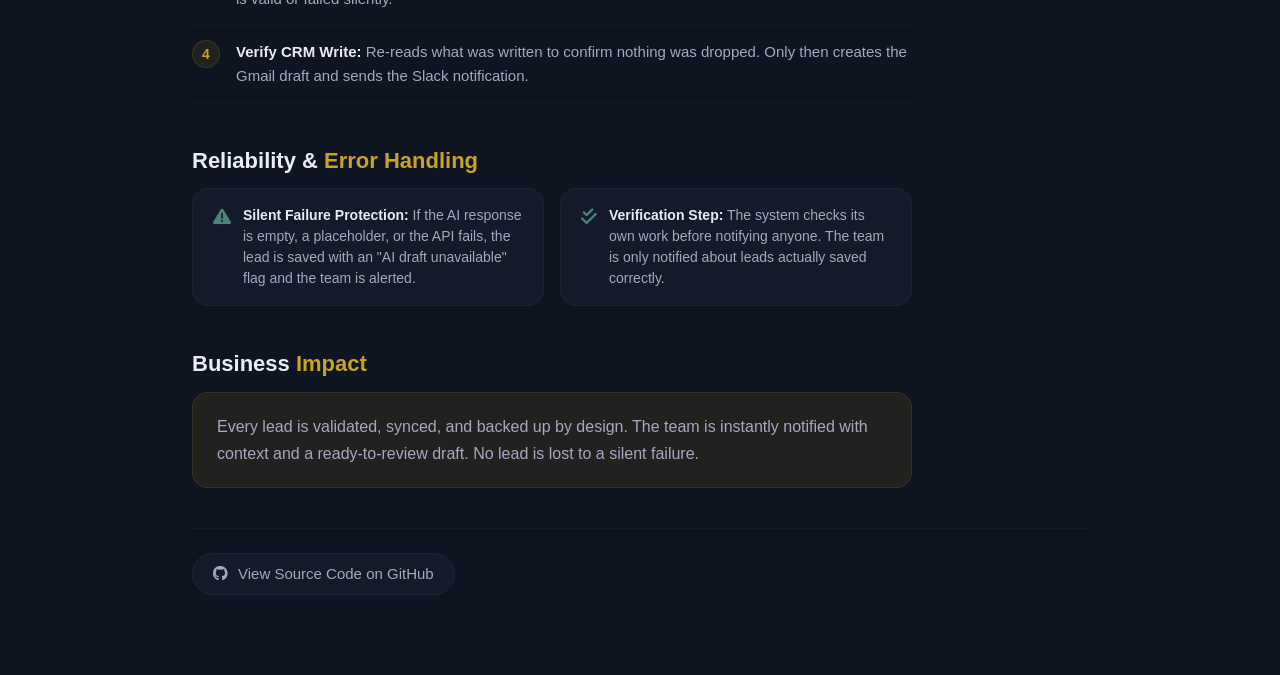
==== commit 895dd3c7: "Update lead-capture.html" ====
--- a/case-studies/lead-capture.html
+++ b/case-studies/lead-capture.html
@@ -19,7 +19,7 @@
             <div class="case-block">
                 <h3>Tools &amp; <span class="accent">Integrations</span></h3>
                 <div class="case-tools">
-                    <span class="highlight-tool">n8n</span><span>Groq AI</span><span>Gmail</span>
+                    <span class="highlight-tool">n8n</span><span>Typeform</span><span>Groq AI</span><span>Gmail</span>
                     <span>Slack</span><span>Airtable / CRM</span><span>Google Sheets</span>
                 </div>
             </div>
@@ -31,8 +31,8 @@
 
             <div class="case-block">
                 <h3>The <span class="accent">Business Problem</span></h3>
-                <p>Every lead requires manual work — checking email validity, copying to CRM, writing replies, notifying the team. Manual work means errors are inevitable, time is wasted, and leads get lost.</p>
-                <div class="matters"><p><strong>Why this matters:</strong> Manual lead handling doesn't scale. A missed follow-up is a missed sale.</p></div>
+                <p>A prospect fills out the contact form at 9pm on a Friday. By the time someone checks it Monday morning, that prospect has already gotten a reply from a competitor. Every lead needs the same manual work in between, checking if the details are even valid, copying them into the CRM, writing a reply, and telling the team, and every one of those steps is a place where a lead quietly slips through.</p>
+                <div class="matters"><p><strong>Why this matters:</strong> Manual lead handling does not scale past a handful of submissions a day. A missed follow-up is not a missed task, it is a missed sale.</p></div>
             </div>
 
             <div class="case-block">
@@ -64,7 +64,7 @@
             </div>
 
             <div class="case-github-footer">
-                <a href="https://github.com/ihussainisami/lead-capture-and-crm-syn" target="_blank"><i class="fab fa-github"></i> View Source Code on GitHub</a>
+                <a href="https://github.com/ihussainisami/lead-capture-and-crm-sync" target="_blank"><i class="fab fa-github"></i> View Source Code on GitHub</a>
             </div>
         </div>
     </main>
--- a/style.css
+++ b/style.css
@@ -97,6 +97,7 @@
     color: var(--accent-teal); margin-bottom: 10px;
 }
 .section-title { font-size: 32px; font-weight: 700; letter-spacing: -0.5px; margin-bottom: 24px; line-height: 1.2; }
+.section-subtext { font-size: 15px; color: var(--text-muted); margin-top: -14px; margin-bottom: 24px; max-width: 560px; }
 .section-title span { color: var(--accent-gold); }
 
 .hero { padding-top: 12px; text-align: center; }
@@ -171,29 +172,21 @@
 /* Compact one-line flow strip replaces the old tall SVG diagram */
 .mini-flow-text {
     display: flex; flex-wrap: wrap; align-items: center; gap: 4px 6px;
-    margin: 0 0 14px 0; font-size: 10.5px; font-weight: 600; letter-spacing: 0.4px;
+    margin: 0 0 10px 0; font-size: 10.5px; font-weight: 600; letter-spacing: 0.4px;
     text-transform: uppercase; color: var(--text-muted);
 }
 .mini-flow-text span:first-child, .mini-flow-text span:last-child { color: var(--accent-gold); }
 .mini-flow-text i { font-size: 7px; color: var(--border-subtle); }
 
-.problem-label { font-size: 11px; font-weight: 600; letter-spacing: 1.5px; text-transform: uppercase; color: var(--accent-teal); margin-bottom: 4px; }
-.impact-label { font-size: 11px; font-weight: 600; letter-spacing: 1.5px; text-transform: uppercase; color: var(--accent-gold); margin-bottom: 4px; margin-top: 8px; }
-.project-card p {
+.project-card .card-desc {
     font-size: 14px; color: var(--text-secondary); line-height: 1.6; margin-bottom: 6px;
-    display: -webkit-box; -webkit-line-clamp: 2; -webkit-box-orient: vertical; overflow: hidden;
-}
-.project-card .impact-text {
-    font-size: 14px; color: var(--text-secondary); line-height: 1.6;
-    border-top: 1px solid var(--border-subtle); padding-top: 10px; margin-top: 4px;
-    display: -webkit-box; -webkit-line-clamp: 2; -webkit-box-orient: vertical; overflow: hidden;
-}
-.ideal-for { margin-top: 10px; padding-top: 8px; border-top: 1px solid var(--border-subtle); }
-.ideal-for .label { font-size: 11px; font-weight: 600; letter-spacing: 1px; text-transform: uppercase; color: var(--text-muted); margin-right: 8px; }
+}
+.ideal-for { margin-top: 10px; padding-top: 8px; border-top: 1px solid var(--border-subtle); display: flex; flex-wrap: wrap; align-items: center; gap: 6px; }
+.ideal-for .label { font-size: 11px; font-weight: 600; letter-spacing: 1px; text-transform: uppercase; color: var(--text-muted); }
 .ideal-for .pill {
     display: inline-block; font-size: 11.5px; font-weight: 500; color: var(--text-secondary);
     background: rgba(10, 10, 18, 0.5); padding: 2px 10px; border-radius: 30px;
-    border: 1px solid var(--border-subtle); margin-right: 5px; margin-bottom: 4px;
+    border: 1px solid var(--border-subtle);
 }
 .project-actions {
     display: flex; flex-wrap: wrap; gap: 10px 18px; margin-top: auto; padding-top: 14px;
